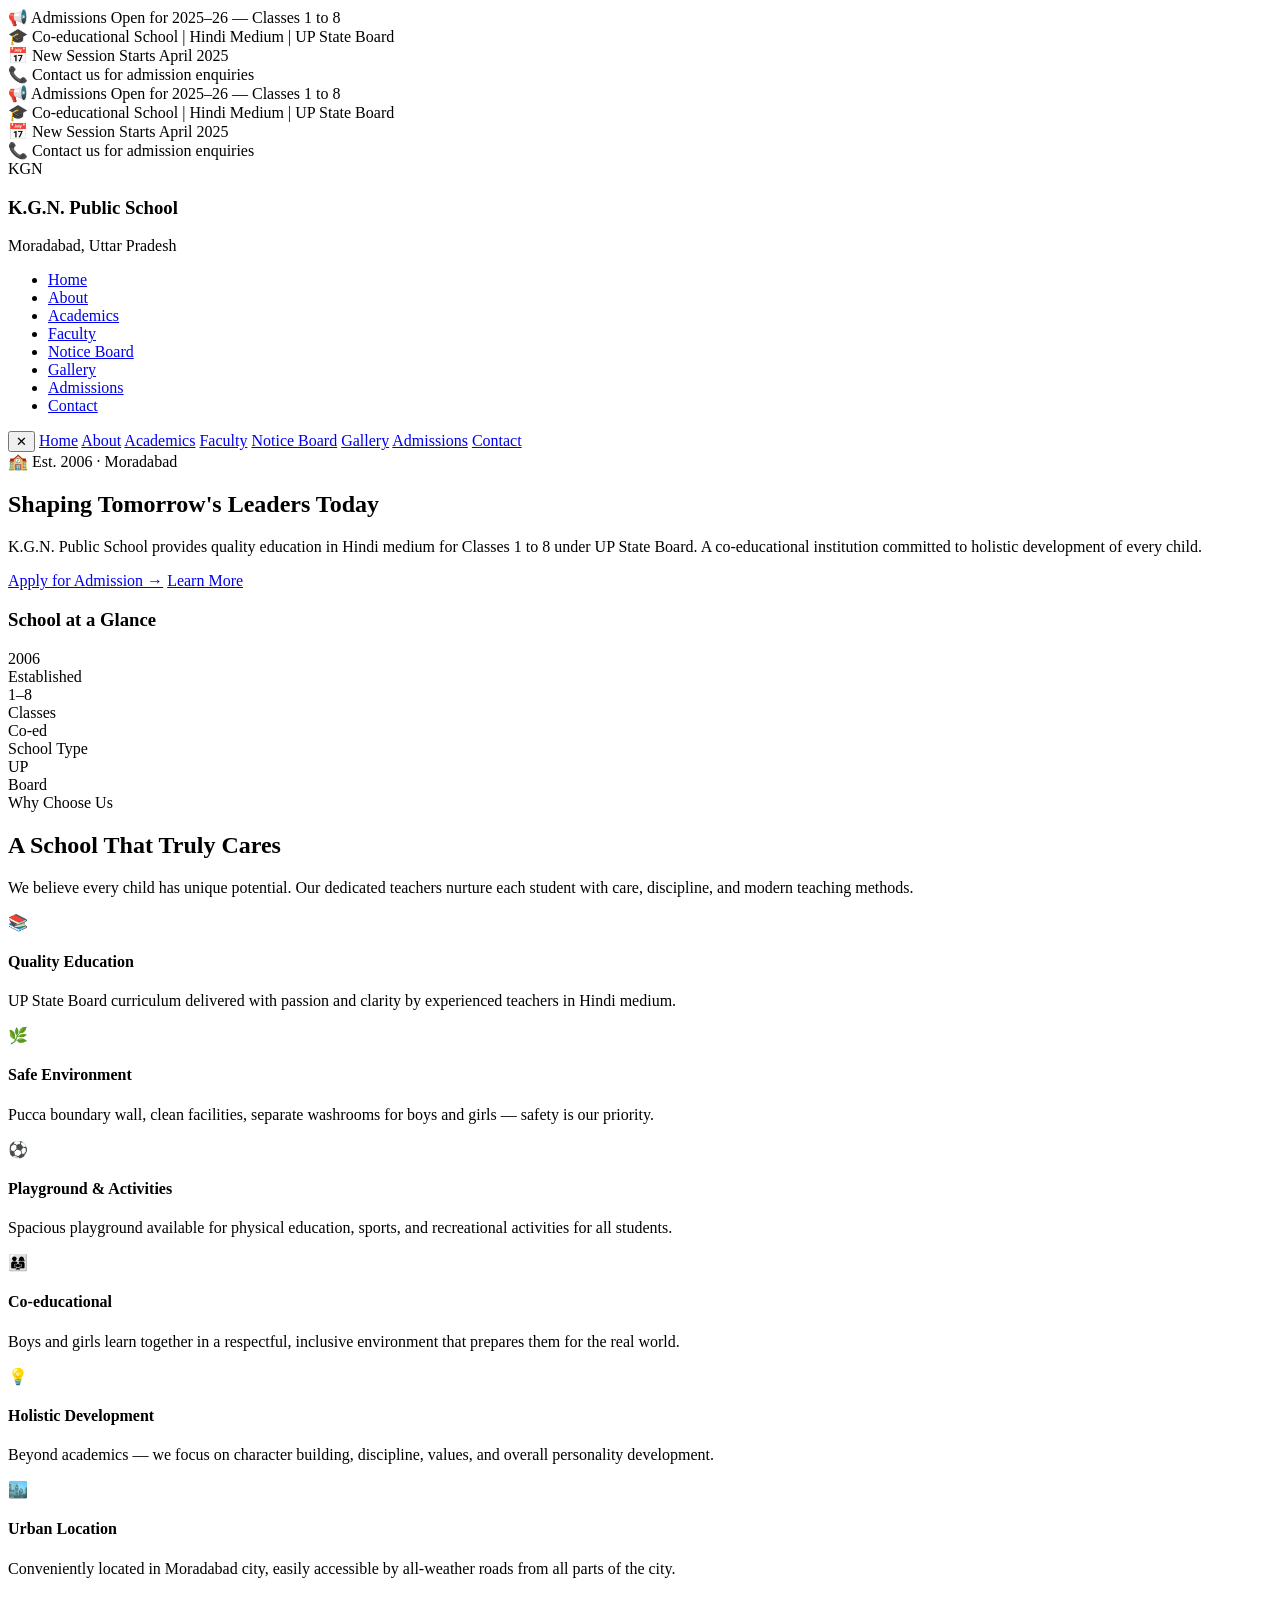
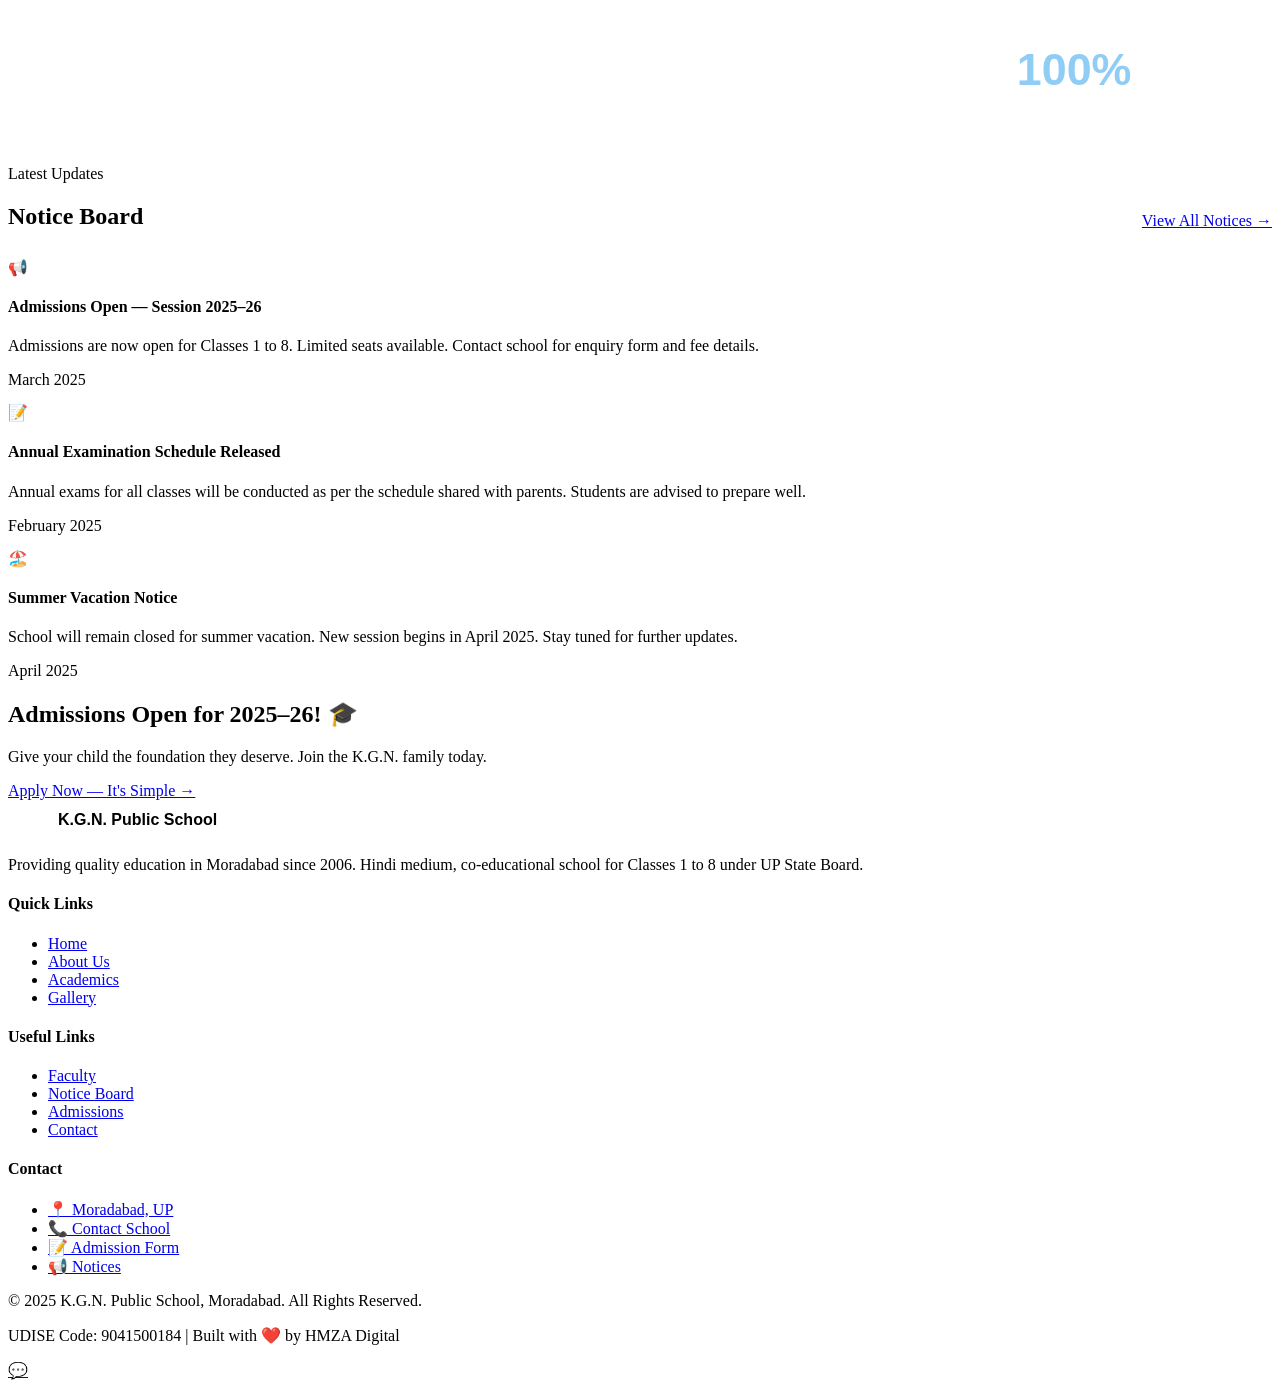
==== index.html @ 434f7cb2 "Add files via upload" ====
<!DOCTYPE html>
<html lang="hi">
<head>
<meta charset="UTF-8"/>
<meta name="viewport" content="width=device-width,initial-scale=1.0"/>
<title>K.G.N. Public School – Moradabad | Home</title>
<link rel="stylesheet" href="css/styles.css"/>
</head>
<body>

<!-- TICKER -->
<div class="ticker">
  <div class="ticker-inner">
    <div class="ticker-item">📢 Admissions Open for 2025–26 — Classes 1 to 8</div>
    <div class="ticker-item">🎓 Co-educational School | Hindi Medium | UP State Board</div>
    <div class="ticker-item">📅 New Session Starts April 2025</div>
    <div class="ticker-item">📞 Contact us for admission enquiries</div>
    <div class="ticker-item">📢 Admissions Open for 2025–26 — Classes 1 to 8</div>
    <div class="ticker-item">🎓 Co-educational School | Hindi Medium | UP State Board</div>
    <div class="ticker-item">📅 New Session Starts April 2025</div>
    <div class="ticker-item">📞 Contact us for admission enquiries</div>
  </div>
</div>

<!-- NAV -->
<nav>
  <div class="nav-inner">
    <div class="nav-logo">
      <div class="logo-icon">KGN</div>
      <div class="logo-text">
        <h3>K.G.N. Public School</h3>
        <p>Moradabad, Uttar Pradesh</p>
      </div>
    </div>
    <ul class="nav-links">
      <li><a href="index.html" class="active">Home</a></li>
      <li><a href="about.html">About</a></li>
      <li><a href="academics.html">Academics</a></li>
      <li><a href="faculty.html">Faculty</a></li>
      <li><a href="notice.html">Notice Board</a></li>
      <li><a href="gallery.html">Gallery</a></li>
      <li><a href="admissions.html" class="nav-admit">Admissions</a></li>
      <li><a href="contact.html">Contact</a></li>
    </ul>
    <div class="hamburger" onclick="toggleMob()">
      <span></span><span></span><span></span>
    </div>
  </div>
</nav>

<!-- MOB NAV -->
<div class="mob-nav" id="mobNav">
  <button class="mob-close" onclick="toggleMob()">✕</button>
  <a href="index.html" onclick="toggleMob()">Home</a>
  <a href="about.html" onclick="toggleMob()">About</a>
  <a href="academics.html" onclick="toggleMob()">Academics</a>
  <a href="faculty.html" onclick="toggleMob()">Faculty</a>
  <a href="notice.html" onclick="toggleMob()">Notice Board</a>
  <a href="gallery.html" onclick="toggleMob()">Gallery</a>
  <a href="admissions.html" onclick="toggleMob()">Admissions</a>
  <a href="contact.html" onclick="toggleMob()">Contact</a>
</div>

<!-- HERO -->
<section class="hero">
  <div class="hero-inner">
    <div>
      <div class="hero-badge">🏫 Est. 2006 · Moradabad</div>
      <h1>Shaping Tomorrow's <span>Leaders</span> Today</h1>
      <p>K.G.N. Public School provides quality education in Hindi medium for Classes 1 to 8 under UP State Board. A co-educational institution committed to holistic development of every child.</p>
      <div class="hero-btns">
        <a href="admissions.html" class="btn-white">Apply for Admission →</a>
        <a href="about.html" class="btn-outline-white">Learn More</a>
      </div>
    </div>
    <div class="hero-card">
      <h3>School at a Glance</h3>
      <div class="stat-grid">
        <div class="stat-item"><div class="num">2006</div><div class="lbl">Established</div></div>
        <div class="stat-item"><div class="num">1–8</div><div class="lbl">Classes</div></div>
        <div class="stat-item"><div class="num">Co-ed</div><div class="lbl">School Type</div></div>
        <div class="stat-item"><div class="num">UP</div><div class="lbl">Board</div></div>
      </div>
    </div>
  </div>
</section>

<!-- WHY CHOOSE US -->
<section class="section">
  <div class="section-inner">
    <div class="section-label">Why Choose Us</div>
    <h2 class="section-title reveal">A School That Truly <span>Cares</span></h2>
    <p class="section-sub reveal">We believe every child has unique potential. Our dedicated teachers nurture each student with care, discipline, and modern teaching methods.</p>
    <div class="cards-grid-3">
      <div class="card reveal">
        <div class="card-icon">📚</div>
        <h4>Quality Education</h4>
        <p>UP State Board curriculum delivered with passion and clarity by experienced teachers in Hindi medium.</p>
      </div>
      <div class="card reveal">
        <div class="card-icon">🌿</div>
        <h4>Safe Environment</h4>
        <p>Pucca boundary wall, clean facilities, separate washrooms for boys and girls — safety is our priority.</p>
      </div>
      <div class="card reveal">
        <div class="card-icon">⚽</div>
        <h4>Playground & Activities</h4>
        <p>Spacious playground available for physical education, sports, and recreational activities for all students.</p>
      </div>
      <div class="card reveal">
        <div class="card-icon">👨‍👩‍👧</div>
        <h4>Co-educational</h4>
        <p>Boys and girls learn together in a respectful, inclusive environment that prepares them for the real world.</p>
      </div>
      <div class="card reveal">
        <div class="card-icon">💡</div>
        <h4>Holistic Development</h4>
        <p>Beyond academics — we focus on character building, discipline, values, and overall personality development.</p>
      </div>
      <div class="card reveal">
        <div class="card-icon">🏙️</div>
        <h4>Urban Location</h4>
        <p>Conveniently located in Moradabad city, easily accessible by all-weather roads from all parts of the city.</p>
      </div>
    </div>
  </div>
</section>

<!-- STATS BAND -->
<section style="background:var(--blue);padding:50px 5%;">
  <div class="section-inner">
    <div style="display:grid;grid-template-columns:repeat(4,1fr);gap:20px;text-align:center;">
      <div class="reveal"><div style="font-family:'Baloo 2',sans-serif;font-size:2.8rem;font-weight:800;color:white">19+</div><div style="color:rgba(255,255,255,0.7);font-size:0.85rem;margin-top:4px">Years of Excellence</div></div>
      <div class="reveal"><div style="font-family:'Baloo 2',sans-serif;font-size:2.8rem;font-weight:800;color:white">8</div><div style="color:rgba(255,255,255,0.7);font-size:0.85rem;margin-top:4px">Classes Offered</div></div>
      <div class="reveal"><div style="font-family:'Baloo 2',sans-serif;font-size:2.8rem;font-weight:800;color:white">4</div><div style="color:rgba(255,255,255,0.7);font-size:0.85rem;margin-top:4px">Well-built Classrooms</div></div>
      <div class="reveal"><div style="font-family:'Baloo 2',sans-serif;font-size:2.8rem;font-weight:800;color:#90cdf4">100%</div><div style="color:rgba(255,255,255,0.7);font-size:0.85rem;margin-top:4px">Dedicated to Students</div></div>
    </div>
  </div>
</section>

<!-- NOTICES PREVIEW -->
<section class="section section-alt">
  <div class="section-inner">
    <div style="display:flex;justify-content:space-between;align-items:flex-end;margin-bottom:28px;flex-wrap:wrap;gap:10px;">
      <div>
        <div class="section-label">Latest Updates</div>
        <h2 class="section-title reveal" style="margin-bottom:0">Notice <span>Board</span></h2>
      </div>
      <a href="notice.html" class="btn-blue reveal">View All Notices →</a>
    </div>
    <div style="display:flex;flex-direction:column;gap:14px;">
      <div class="notice-card reveal">
        <div class="n-icon blue">📢</div>
        <div class="n-content">
          <h4>Admissions Open — Session 2025–26</h4>
          <p>Admissions are now open for Classes 1 to 8. Limited seats available. Contact school for enquiry form and fee details.</p>
          <div class="n-date">March 2025</div>
        </div>
      </div>
      <div class="notice-card exam reveal">
        <div class="n-icon green">📝</div>
        <div class="n-content">
          <h4>Annual Examination Schedule Released</h4>
          <p>Annual exams for all classes will be conducted as per the schedule shared with parents. Students are advised to prepare well.</p>
          <div class="n-date">February 2025</div>
        </div>
      </div>
      <div class="notice-card urgent reveal">
        <div class="n-icon red">🏖️</div>
        <div class="n-content">
          <h4>Summer Vacation Notice</h4>
          <p>School will remain closed for summer vacation. New session begins in April 2025. Stay tuned for further updates.</p>
          <div class="n-date">April 2025</div>
        </div>
      </div>
    </div>
  </div>
</section>

<!-- CTA -->
<section class="section">
  <div class="section-inner">
    <div class="cta-section reveal">
      <h2>Admissions Open for 2025–26! 🎓</h2>
      <p>Give your child the foundation they deserve. Join the K.G.N. family today.</p>
      <a href="admissions.html" class="btn-white">Apply Now — It's Simple →</a>
    </div>
  </div>
</section>

<!-- FOOTER -->
<footer>
  <div class="footer-inner">
    <div class="footer-grid">
      <div class="footer-brand">
        <div style="display:flex;align-items:center;gap:10px;margin-bottom:8px">
          <div style="width:40px;height:40px;border-radius:10px;background:var(--blue);display:flex;align-items:center;justify-content:center;font-family:'Baloo 2',sans-serif;font-weight:800;color:white;font-size:0.9rem">KGN</div>
          <span style="font-family:'Baloo 2',sans-serif;font-weight:800;font-size:1rem">K.G.N. Public School</span>
        </div>
        <p>Providing quality education in Moradabad since 2006. Hindi medium, co-educational school for Classes 1 to 8 under UP State Board.</p>
      </div>
      <div class="footer-col">
        <h4>Quick Links</h4>
        <ul>
          <li><a href="index.html">Home</a></li>
          <li><a href="about.html">About Us</a></li>
          <li><a href="academics.html">Academics</a></li>
          <li><a href="gallery.html">Gallery</a></li>
        </ul>
      </div>
      <div class="footer-col">
        <h4>Useful Links</h4>
        <ul>
          <li><a href="faculty.html">Faculty</a></li>
          <li><a href="notice.html">Notice Board</a></li>
          <li><a href="admissions.html">Admissions</a></li>
          <li><a href="contact.html">Contact</a></li>
        </ul>
      </div>
      <div class="footer-col">
        <h4>Contact</h4>
        <ul>
          <li><a href="#">📍 Moradabad, UP</a></li>
          <li><a href="tel:">📞 Contact School</a></li>
          <li><a href="admissions.html">📝 Admission Form</a></li>
          <li><a href="notice.html">📢 Notices</a></li>
        </ul>
      </div>
    </div>
    <div class="footer-bottom">
      <p>© 2025 K.G.N. Public School, Moradabad. All Rights Reserved.</p>
      <p>UDISE Code: <span>9041500184</span> | Built with ❤️ by <span>HMZA Digital</span></p>
    </div>
  </div>
</footer>

<a href="https://wa.me/91" class="wa-float" title="WhatsApp">💬</a>
<script src="js/script.js"></script>
</body>
</html>
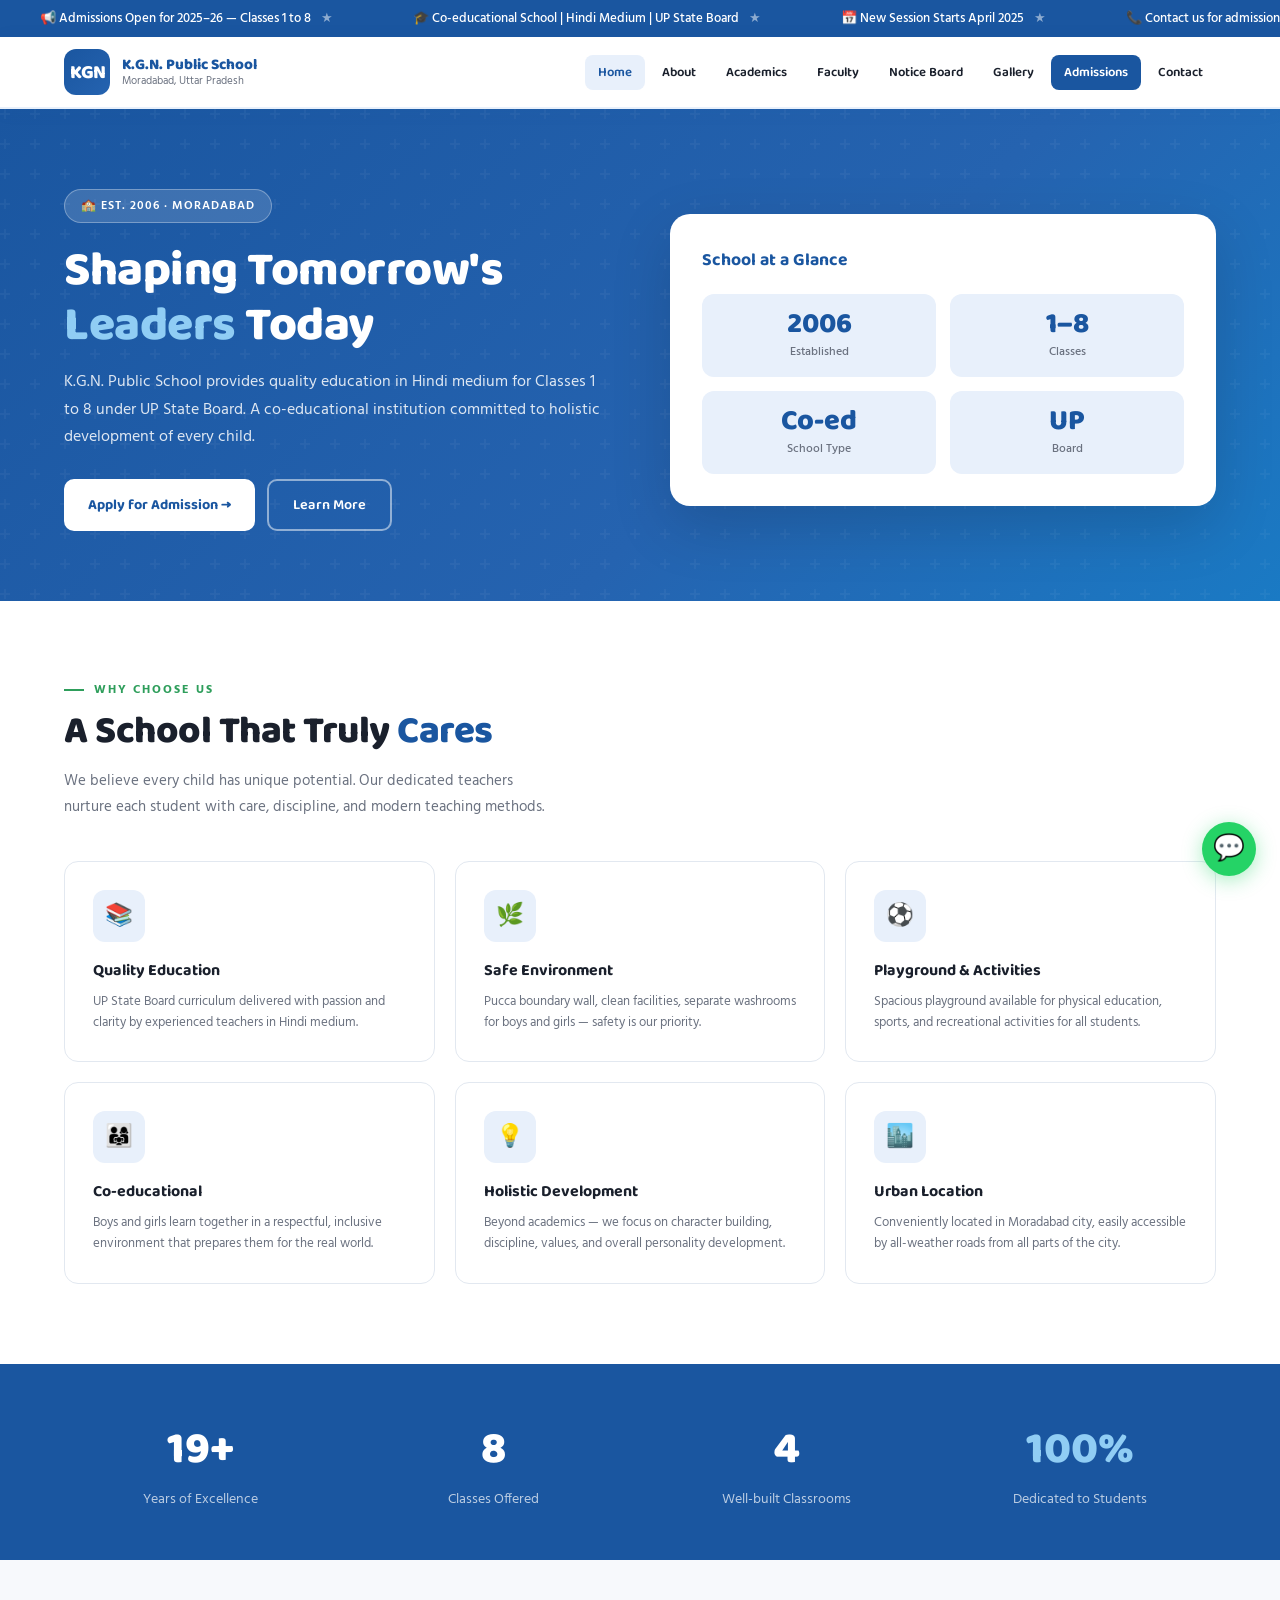
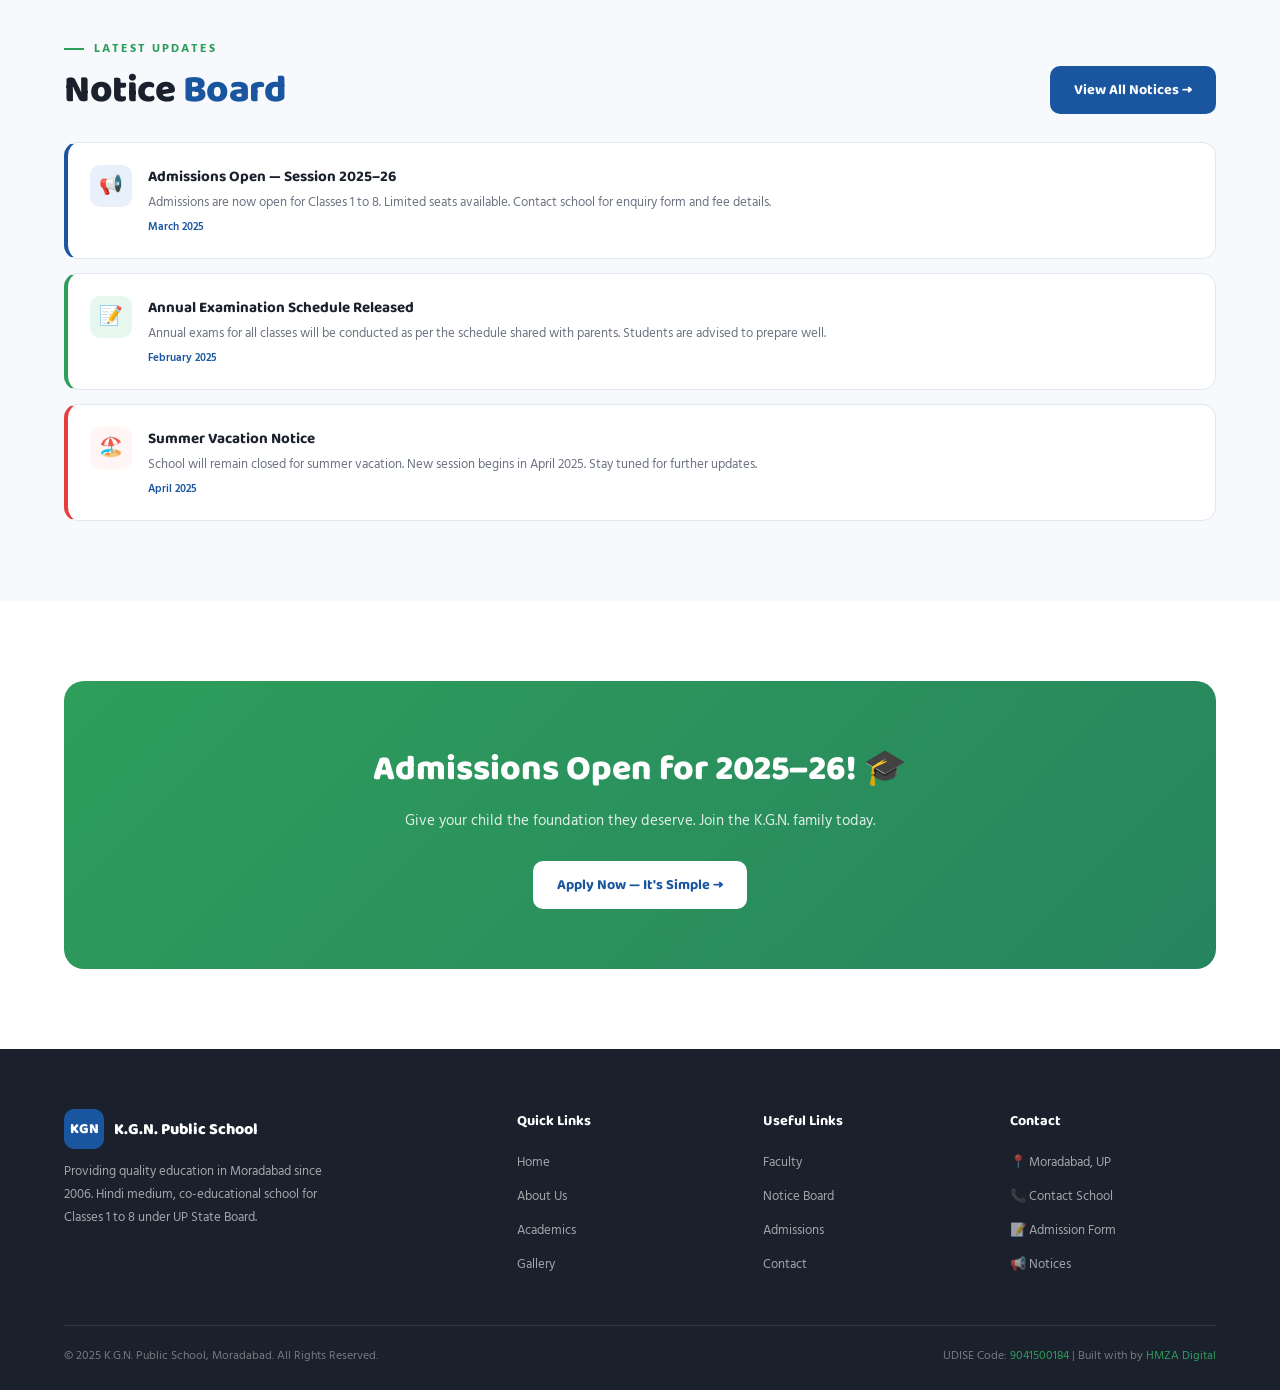
==== commit bd9384c8: "Update index.html" ====
--- a/index.html
+++ b/index.html
@@ -229,7 +229,7 @@
     </div>
     <div class="footer-bottom">
       <p>© 2025 K.G.N. Public School, Moradabad. All Rights Reserved.</p>
-      <p>UDISE Code: <span>9041500184</span> | Built with ❤️ by <span>HMZA Digital</span></p>
+      <p>UDISE Code: <span>9041500184</span> | Built with by <span>HMZA Digital</span></p>
     </div>
   </div>
 </footer>
--- a/css/styles.css
+++ b/css/styles.css
@@ -0,0 +1,321 @@
+@import url('https://fonts.googleapis.com/css2?family=Baloo+2:wght@400;500;600;700;800&family=Hind:wght@300;400;500;600&display=swap');
+
+:root {
+  --blue: #1a56a0;
+  --blue2: #1045880;
+  --blue-light: #e8f0fb;
+  --blue-mid: #2563b0;
+  --green: #2e9e5b;
+  --green-light: #e8f7ee;
+  --white: #ffffff;
+  --off-white: #f7f9fc;
+  --gray: #6b7280;
+  --dark: #1a202c;
+  --border: #e2e8f0;
+  --shadow: 0 4px 20px rgba(26,86,160,0.10);
+  --radius: 14px;
+}
+
+* { margin: 0; padding: 0; box-sizing: border-box; }
+html { scroll-behavior: smooth; }
+body { font-family: 'Hind', sans-serif; background: var(--white); color: var(--dark); overflow-x: hidden; }
+h1,h2,h3,h4,h5 { font-family: 'Baloo 2', sans-serif; }
+a { text-decoration: none; color: inherit; }
+img { max-width: 100%; }
+
+/* NAVBAR */
+nav {
+  position: sticky; top: 0; z-index: 999;
+  background: var(--white);
+  border-bottom: 2px solid var(--blue-light);
+  box-shadow: 0 2px 16px rgba(26,86,160,0.08);
+  padding: 0 5%;
+}
+.nav-inner {
+  display: flex; align-items: center;
+  justify-content: space-between;
+  max-width: 1200px; margin: auto;
+  height: 70px;
+}
+.nav-logo { display: flex; align-items: center; gap: 12px; }
+.nav-logo .logo-icon {
+  width: 46px; height: 46px; border-radius: 12px;
+  background: linear-gradient(135deg, var(--blue), var(--blue-mid));
+  display: flex; align-items: center; justify-content: center;
+  font-family: 'Baloo 2', sans-serif; font-weight: 800;
+  font-size: 1.2rem; color: white; letter-spacing: -1px;
+}
+.nav-logo .logo-text { line-height: 1.2; }
+.nav-logo .logo-text h3 { font-size: 0.95rem; font-weight: 800; color: var(--blue); }
+.nav-logo .logo-text p { font-size: 0.68rem; color: var(--gray); }
+.nav-links { display: flex; align-items: center; gap: 4px; list-style: none; }
+.nav-links a {
+  padding: 7px 13px; border-radius: 8px;
+  font-size: 0.82rem; font-weight: 600;
+  color: var(--dark); transition: all 0.2s;
+  font-family: 'Baloo 2', sans-serif;
+}
+.nav-links a:hover, .nav-links a.active {
+  background: var(--blue-light); color: var(--blue);
+}
+.nav-admit {
+  background: var(--blue) !important;
+  color: white !important;
+}
+.nav-admit:hover { background: var(--blue-mid) !important; }
+.hamburger { display: none; flex-direction: column; gap: 5px; cursor: pointer; }
+.hamburger span { display: block; width: 22px; height: 2px; background: var(--blue); border-radius: 2px; transition: all 0.3s; }
+.mob-nav {
+  display: none; position: fixed; inset: 0; background: white;
+  z-index: 998; flex-direction: column; align-items: center;
+  justify-content: center; gap: 20px;
+}
+.mob-nav.open { display: flex; }
+.mob-nav a {
+  font-family: 'Baloo 2', sans-serif; font-size: 1.5rem;
+  font-weight: 700; color: var(--dark);
+}
+.mob-nav a:hover { color: var(--blue); }
+.mob-close { position: absolute; top: 20px; right: 20px; font-size: 1.8rem; cursor: pointer; color: var(--blue); background: none; border: none; }
+
+/* TICKER */
+.ticker {
+  background: var(--blue); color: white;
+  padding: 8px 0; overflow: hidden;
+  font-size: 0.82rem; font-weight: 500;
+}
+.ticker-inner { display: flex; gap: 0; animation: ticker 25s linear infinite; white-space: nowrap; }
+.ticker-item { padding: 0 40px; display: flex; align-items: center; gap: 10px; }
+.ticker-item::after { content: '★'; opacity: 0.5; }
+@keyframes ticker { from { transform: translateX(0); } to { transform: translateX(-50%); } }
+
+/* HERO */
+.hero {
+  background: linear-gradient(135deg, var(--blue) 0%, var(--blue-mid) 60%, #1a7ac4 100%);
+  padding: 80px 5% 70px; position: relative; overflow: hidden;
+}
+.hero::before {
+  content: ''; position: absolute; inset: 0;
+  background: url("data:image/svg+xml,%3Csvg width='60' height='60' viewBox='0 0 60 60' xmlns='http://www.w3.org/2000/svg'%3E%3Cg fill='none' fill-rule='evenodd'%3E%3Cg fill='%23ffffff' fill-opacity='0.04'%3E%3Cpath d='M36 34v-4h-2v4h-4v2h4v4h2v-4h4v-2h-4zm0-30V0h-2v4h-4v2h4v4h2V6h4V4h-4zM6 34v-4H4v4H0v2h4v4h2v-4h4v-2H6zM6 4V0H4v4H0v2h4v4h2V6h4V4H6z'/%3E%3C/g%3E%3C/g%3E%3C/svg%3E");
+}
+.hero-inner { max-width: 1200px; margin: auto; display: grid; grid-template-columns: 1fr 1fr; gap: 60px; align-items: center; position: relative; z-index: 2; }
+.hero-badge {
+  display: inline-flex; align-items: center; gap: 8px;
+  background: rgba(255,255,255,0.15); border: 1px solid rgba(255,255,255,0.3);
+  color: white; padding: 6px 16px; border-radius: 20px;
+  font-size: 0.75rem; font-weight: 600; letter-spacing: 1px;
+  text-transform: uppercase; margin-bottom: 20px;
+}
+.hero h1 { font-size: clamp(2rem,4vw,3rem); font-weight: 800; color: white; line-height: 1.15; margin-bottom: 16px; letter-spacing: -0.5px; }
+.hero h1 span { color: #90cdf4; }
+.hero p { color: rgba(255,255,255,0.85); font-size: 1rem; line-height: 1.7; margin-bottom: 28px; }
+.hero-btns { display: flex; gap: 12px; flex-wrap: wrap; }
+.btn-white {
+  background: white; color: var(--blue); padding: 12px 24px;
+  border-radius: 10px; font-weight: 700; font-size: 0.9rem;
+  font-family: 'Baloo 2', sans-serif; display: inline-flex;
+  align-items: center; gap: 8px; transition: all 0.3s; border: none; cursor: pointer;
+}
+.btn-white:hover { transform: translateY(-2px); box-shadow: 0 8px 24px rgba(0,0,0,0.15); }
+.btn-outline-white {
+  background: transparent; color: white; padding: 12px 24px;
+  border-radius: 10px; font-weight: 600; font-size: 0.9rem;
+  font-family: 'Baloo 2', sans-serif; display: inline-flex;
+  align-items: center; gap: 8px; transition: all 0.3s;
+  border: 2px solid rgba(255,255,255,0.5);
+}
+.btn-outline-white:hover { border-color: white; background: rgba(255,255,255,0.1); }
+.hero-card {
+  background: white; border-radius: 20px; padding: 32px;
+  box-shadow: 0 20px 60px rgba(0,0,0,0.15);
+}
+.hero-card h3 { font-size: 1.1rem; color: var(--blue); margin-bottom: 20px; }
+.stat-grid { display: grid; grid-template-columns: 1fr 1fr; gap: 14px; }
+.stat-item { background: var(--blue-light); border-radius: 12px; padding: 16px; text-align: center; }
+.stat-item .num { font-family: 'Baloo 2', sans-serif; font-size: 1.8rem; font-weight: 800; color: var(--blue); line-height: 1; }
+.stat-item .lbl { font-size: 0.72rem; color: var(--gray); margin-top: 4px; font-weight: 500; }
+
+/* SECTIONS */
+.section { padding: 80px 5%; }
+.section-inner { max-width: 1200px; margin: auto; }
+.section-alt { background: var(--off-white); }
+.section-blue { background: var(--blue); }
+.section-label {
+  font-size: 0.72rem; font-weight: 700; letter-spacing: 2px;
+  text-transform: uppercase; color: var(--green); margin-bottom: 10px;
+  display: flex; align-items: center; gap: 10px;
+}
+.section-label::before { content: ''; width: 20px; height: 2px; background: var(--green); }
+.section-title { font-size: clamp(1.6rem,3vw,2.4rem); font-weight: 800; color: var(--dark); line-height: 1.2; margin-bottom: 14px; letter-spacing: -0.5px; }
+.section-title span { color: var(--blue); }
+.section-sub { color: var(--gray); font-size: 0.95rem; line-height: 1.7; max-width: 500px; margin-bottom: 40px; }
+
+/* CARDS */
+.cards-grid-3 { display: grid; grid-template-columns: repeat(3,1fr); gap: 20px; }
+.cards-grid-4 { display: grid; grid-template-columns: repeat(4,1fr); gap: 20px; }
+.cards-grid-2 { display: grid; grid-template-columns: 1fr 1fr; gap: 24px; }
+.card {
+  background: white; border-radius: var(--radius); padding: 28px;
+  border: 1px solid var(--border); transition: all 0.3s; position: relative;
+}
+.card:hover { transform: translateY(-4px); box-shadow: var(--shadow); border-color: var(--blue-light); }
+.card-icon {
+  width: 52px; height: 52px; border-radius: 12px;
+  background: var(--blue-light); display: flex; align-items: center;
+  justify-content: center; font-size: 1.4rem; margin-bottom: 16px;
+  transition: all 0.3s;
+}
+.card:hover .card-icon { background: var(--blue); }
+.card h4 { font-size: 1rem; font-weight: 700; margin-bottom: 8px; color: var(--dark); }
+.card p { font-size: 0.83rem; color: var(--gray); line-height: 1.6; }
+
+/* BUTTONS */
+.btn-blue {
+  background: var(--blue); color: white; padding: 12px 24px;
+  border-radius: 10px; font-weight: 700; font-size: 0.9rem;
+  font-family: 'Baloo 2', sans-serif; display: inline-flex;
+  align-items: center; gap: 8px; transition: all 0.3s;
+  border: none; cursor: pointer;
+}
+.btn-blue:hover { background: var(--blue-mid); transform: translateY(-2px); }
+.btn-green {
+  background: var(--green); color: white; padding: 12px 24px;
+  border-radius: 10px; font-weight: 700; font-size: 0.9rem;
+  font-family: 'Baloo 2', sans-serif; display: inline-flex;
+  align-items: center; gap: 8px; transition: all 0.3s;
+  border: none; cursor: pointer;
+}
+.btn-green:hover { background: #27855e; transform: translateY(-2px); }
+
+/* FORMS */
+.form-group { margin-bottom: 16px; }
+.form-group label { display: block; font-size: 0.78rem; font-weight: 600; color: var(--dark); margin-bottom: 6px; }
+.form-group input, .form-group select, .form-group textarea {
+  width: 100%; padding: 11px 14px;
+  background: var(--off-white); border: 1.5px solid var(--border);
+  border-radius: 10px; color: var(--dark); font-family: 'Hind', sans-serif;
+  font-size: 0.9rem; outline: none; transition: border-color 0.2s;
+}
+.form-group input:focus, .form-group select:focus, .form-group textarea:focus { border-color: var(--blue); background: white; }
+.form-group textarea { resize: vertical; min-height: 100px; }
+.form-row { display: grid; grid-template-columns: 1fr 1fr; gap: 14px; }
+
+/* NOTICE CARDS */
+.notice-card {
+  background: white; border-radius: var(--radius); padding: 22px;
+  border: 1px solid var(--border); border-left: 4px solid var(--blue);
+  transition: all 0.3s; display: flex; gap: 16px; align-items: flex-start;
+}
+.notice-card:hover { box-shadow: var(--shadow); }
+.notice-card.urgent { border-left-color: #e53e3e; }
+.notice-card.exam { border-left-color: var(--green); }
+.n-icon { width: 42px; height: 42px; border-radius: 10px; display: flex; align-items: center; justify-content: center; font-size: 1.2rem; flex-shrink: 0; }
+.n-icon.blue { background: var(--blue-light); }
+.n-icon.red { background: #fff5f5; }
+.n-icon.green { background: var(--green-light); }
+.n-content h4 { font-size: 0.95rem; font-weight: 700; color: var(--dark); margin-bottom: 4px; }
+.n-content p { font-size: 0.8rem; color: var(--gray); line-height: 1.5; }
+.n-date { font-size: 0.7rem; color: var(--blue); font-weight: 600; margin-top: 6px; }
+
+/* GALLERY */
+.gallery-grid { display: grid; grid-template-columns: repeat(3,1fr); gap: 14px; }
+.gallery-item {
+  border-radius: 12px; overflow: hidden; position: relative;
+  aspect-ratio: 4/3; cursor: pointer;
+}
+.gallery-item .placeholder {
+  width: 100%; height: 100%; display: flex; flex-direction: column;
+  align-items: center; justify-content: center; gap: 8px;
+  font-size: 2.5rem; transition: all 0.3s;
+}
+.gallery-item:hover .placeholder { transform: scale(1.05); }
+.gallery-item p { font-size: 0.78rem; font-weight: 600; color: var(--gray); }
+
+/* FACULTY CARDS */
+.faculty-card {
+  background: white; border-radius: var(--radius); padding: 24px;
+  border: 1px solid var(--border); text-align: center; transition: all 0.3s;
+}
+.faculty-card:hover { transform: translateY(-4px); box-shadow: var(--shadow); }
+.faculty-avatar {
+  width: 80px; height: 80px; border-radius: 50%; margin: 0 auto 16px;
+  display: flex; align-items: center; justify-content: center;
+  font-size: 2rem; font-weight: 800; color: white;
+  font-family: 'Baloo 2', sans-serif;
+}
+.faculty-card h4 { font-size: 0.95rem; font-weight: 700; margin-bottom: 4px; }
+.faculty-card .subject { font-size: 0.78rem; color: var(--blue); font-weight: 600; margin-bottom: 4px; }
+.faculty-card .qual { font-size: 0.75rem; color: var(--gray); }
+
+/* CTA SECTION */
+.cta-section {
+  background: linear-gradient(135deg, var(--green) 0%, #27855e 100%);
+  border-radius: 20px; padding: 60px 40px; text-align: center;
+  position: relative; overflow: hidden;
+}
+.cta-section h2 { font-size: clamp(1.6rem,3vw,2.2rem); font-weight: 800; color: white; margin-bottom: 12px; }
+.cta-section p { color: rgba(255,255,255,0.85); font-size: 0.95rem; margin-bottom: 28px; }
+
+/* PAGE HEADER */
+.page-header {
+  background: linear-gradient(135deg, var(--blue) 0%, var(--blue-mid) 100%);
+  padding: 60px 5%; text-align: center; position: relative; overflow: hidden;
+}
+.page-header::before {
+  content: ''; position: absolute; inset: 0; opacity: 0.04;
+  background: repeating-linear-gradient(45deg, white 0, white 1px, transparent 0, transparent 50%);
+  background-size: 20px 20px;
+}
+.page-header h1 { font-size: clamp(1.8rem,4vw,2.8rem); font-weight: 800; color: white; position: relative; }
+.page-header p { color: rgba(255,255,255,0.8); margin-top: 8px; font-size: 0.95rem; position: relative; }
+.breadcrumb { display: flex; align-items: center; justify-content: center; gap: 8px; margin-bottom: 16px; position: relative; }
+.breadcrumb a { color: rgba(255,255,255,0.7); font-size: 0.8rem; }
+.breadcrumb span { color: rgba(255,255,255,0.5); font-size: 0.8rem; }
+.breadcrumb .current { color: white; font-size: 0.8rem; font-weight: 600; }
+
+/* FOOTER */
+footer { background: var(--dark); color: white; padding: 60px 5% 24px; }
+.footer-inner { max-width: 1200px; margin: auto; }
+.footer-grid { display: grid; grid-template-columns: 2fr 1fr 1fr 1fr; gap: 40px; padding-bottom: 40px; border-bottom: 1px solid rgba(255,255,255,0.1); }
+.footer-brand p { color: rgba(255,255,255,0.6); font-size: 0.83rem; line-height: 1.7; margin-top: 12px; max-width: 260px; }
+.footer-col h4 { font-family: 'Baloo 2', sans-serif; font-size: 0.9rem; font-weight: 700; margin-bottom: 16px; color: white; }
+.footer-col ul { list-style: none; }
+.footer-col ul li { margin-bottom: 8px; }
+.footer-col ul li a { color: rgba(255,255,255,0.6); font-size: 0.82rem; transition: color 0.2s; }
+.footer-col ul li a:hover { color: white; }
+.footer-bottom { display: flex; justify-content: space-between; align-items: center; padding-top: 20px; font-size: 0.78rem; color: rgba(255,255,255,0.4); flex-wrap: wrap; gap: 10px; }
+.footer-bottom span { color: var(--green); }
+
+/* REVEAL ANIMATION */
+.reveal { opacity: 0; transform: translateY(24px); transition: opacity 0.6s ease, transform 0.6s ease; }
+.reveal.visible { opacity: 1; transform: translateY(0); }
+
+/* WHATSAPP FLOAT */
+.wa-float {
+  position: fixed; bottom: 24px; right: 24px; width: 54px; height: 54px;
+  border-radius: 50%; background: #25d366; display: flex; align-items: center;
+  justify-content: center; font-size: 1.6rem; box-shadow: 0 4px 20px rgba(37,211,102,0.4);
+  z-index: 500; animation: waPulse 2s infinite; text-decoration: none;
+}
+@keyframes waPulse { 0%,100% { box-shadow: 0 4px 20px rgba(37,211,102,0.4); } 50% { box-shadow: 0 4px 40px rgba(37,211,102,0.7); } }
+
+/* RESPONSIVE */
+@media(max-width:900px) {
+  nav { padding: 0 20px; }
+  .nav-links { display: none; }
+  .hamburger { display: flex; }
+  .hero-inner { grid-template-columns: 1fr; gap: 32px; }
+  .hero-card { display: none; }
+  .cards-grid-3, .cards-grid-4 { grid-template-columns: 1fr 1fr; }
+  .gallery-grid { grid-template-columns: 1fr 1fr; }
+  .footer-grid { grid-template-columns: 1fr 1fr; }
+  .section { padding: 60px 5%; }
+}
+@media(max-width:600px) {
+  .cards-grid-3, .cards-grid-4, .cards-grid-2 { grid-template-columns: 1fr; }
+  .gallery-grid { grid-template-columns: 1fr 1fr; }
+  .form-row { grid-template-columns: 1fr; }
+  .footer-grid { grid-template-columns: 1fr; }
+  .footer-bottom { flex-direction: column; text-align: center; }
+  .hero { padding: 60px 5%; }
+}
